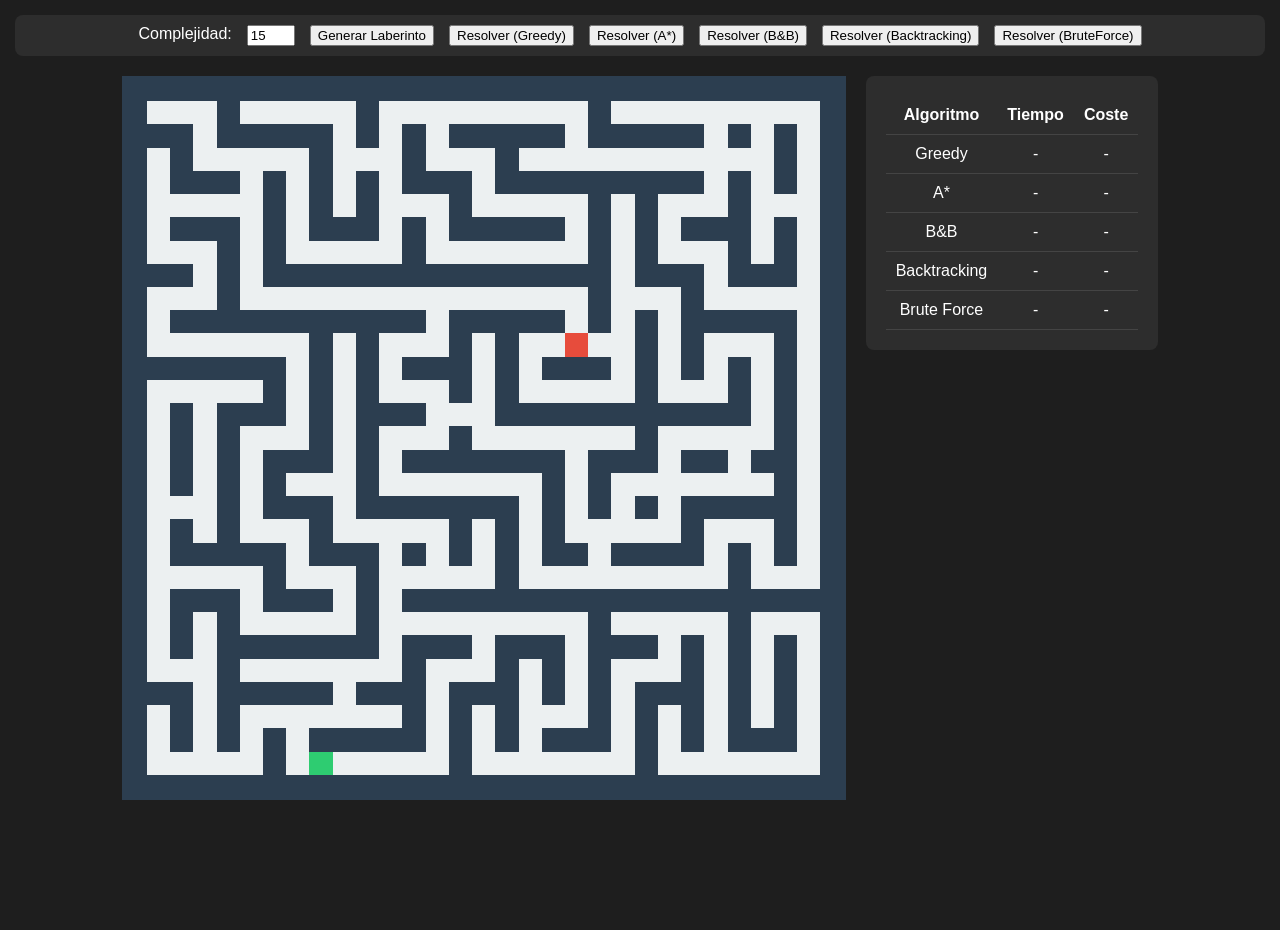
==== B&B_Maze/index.html @ 8016b5bd "B&B MAZE" ====
<!DOCTYPE html>
<html lang="es">
<head>
    <meta charset="UTF-8">
    <meta name="viewport" content="width=device-width, initial-scale=1.0">
    <meta name="description" content="Comparativa de algoritmos de búsqueda en laberintos.">
    <title>Laberinto de Bloques - Comparativa</title>
    <link rel="stylesheet" href="style.css">
    <script src="maze.js" defer></script>
    <script src="solver.js" defer></script>
</head>
<body>
    <header class="controls">
        <label for="size">Complejidad:</label>
        <input type="number" id="size" value="15" min="5" max="60">
        <button onclick="initMaze()">Generar Laberinto</button>
        <button onclick="startSolving('GREEDY')">Resolver (Greedy)</button>
        <button onclick="startSolving('ASTAR')">Resolver (A*)</button>
        <button onclick="startSolving('BB')">Resolver (B&B)</button>
        <button onclick="startSolving('BACKTRACKING')">Resolver (Backtracking)</button>
        <button onclick="startSolving('BRUTEFORCE')">Resolver (BruteForce)</button>
    </header>

    <div class="layout">
        <main>
            <div id="mazeContainer"></div>
        </main>
        <aside>
            <table>
                <thead>
                    <tr>
                        <th>Algoritmo</th>
                        <th>Tiempo</th>
                        <th>Coste</th>
                    </tr>
                </thead>
                <tbody id="resultsTable">
                    <tr id="row-GREEDY"><td>Greedy</td><td class="time">-</td><td class="cost">-</td></tr>
                    <tr id="row-ASTAR"><td>A*</td><td class="time">-</td><td class="cost">-</td></tr>
                    <tr id="row-BB"><td>B&B</td><td class="time">-</td><td class="cost">-</td></tr>
                    <tr id="row-BACKTRACKING"><td>Backtracking</td><td class="time">-</td><td class="cost">-</td></tr>
                    <tr id="row-BRUTEFORCE"><td>Brute Force</td><td class="time">-</td><td class="cost">-</td></tr>
                </tbody>
            </table>
        </aside>
    </div>
</body>
</html>
---- B&B_Maze/style.css ----
body {
  font-family: "Segoe UI", Tahoma, Geneva, Verdana, sans-serif;
  background-color: #1e1e1e;
  color: #ffffff;
  margin: 0;
  padding: 15px;
  height: 100vh;
  overflow: hidden;
}

.controls {
  background: #2d2d2d;
  padding: 10px 20px;
  border-radius: 8px;
  margin-bottom: 20px;
  display: flex;
  gap: 15px;
  justify-content: center;
}

.layout {
  display: flex;
  gap: 20px;
  justify-content: center;
}

aside {
  background: #2d2d2d;
  padding: 20px;
  border-radius: 8px;
  height: fit-content;
}

table {
  width: 100%;
  border-collapse: collapse;
}
th,
td {
  padding: 10px;
  border-bottom: 1px solid #444;
  text-align: center;
}

#mazeContainer {
  display: grid;
  width: 80vh;
  height: 80vh;
  background-color: #111;
  border: 2px solid #2c3e50;
}

.cell {
  width: 100%;
  height: 100%;
}
.wall {
  background-color: #2c3e50;
}
.path {
  background-color: #ecf0f1;
}
.start {
  background-color: #2ecc71 !important;
}
.end {
  background-color: #e74c3c !important;
}
.exploring {
  background-color: #3498db;
}
.solution {
  background-color: #f1c40f !important;
}
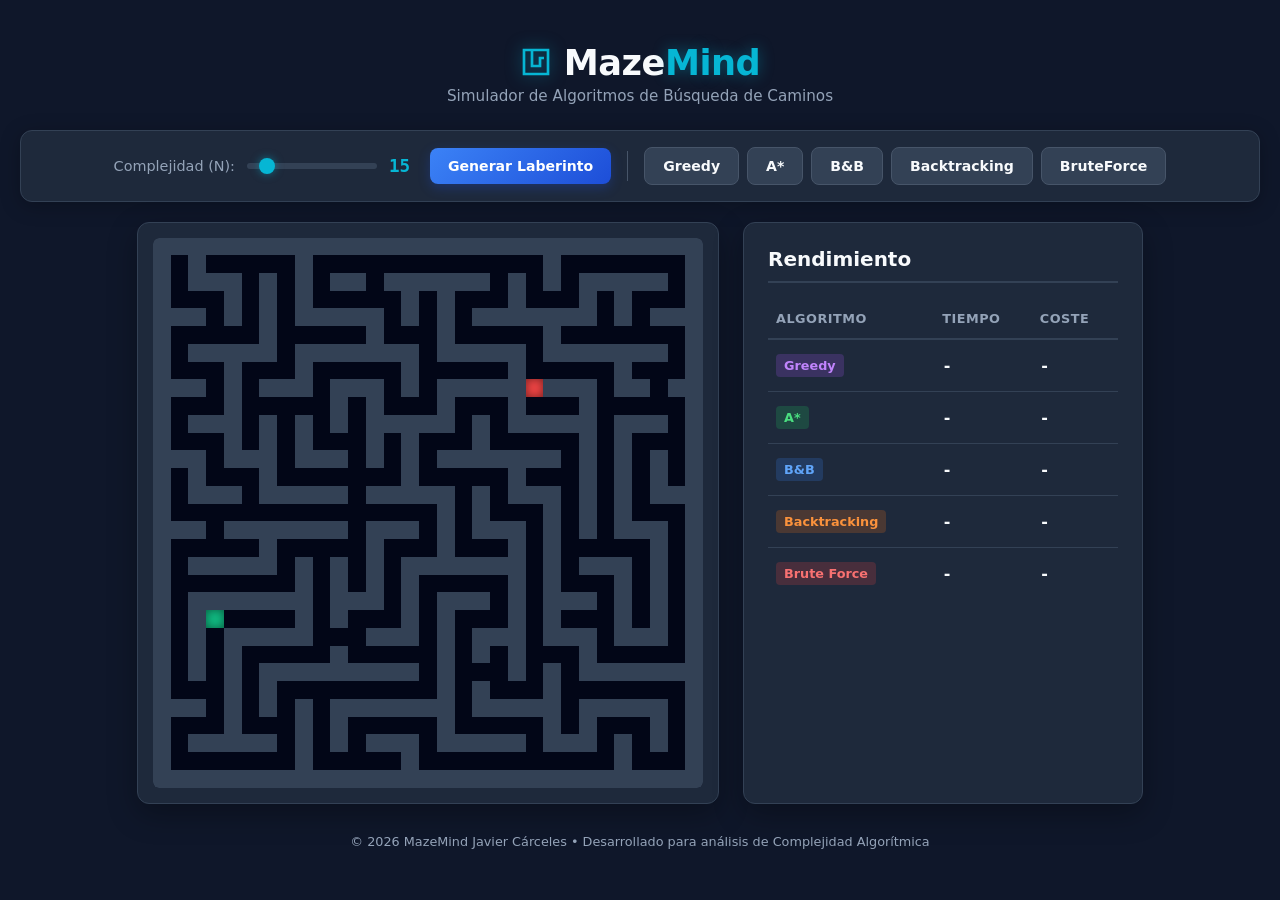
==== commit 97b05851: "Add files via upload" ====
--- a/B&B_Maze/index.html
+++ b/B&B_Maze/index.html
@@ -3,46 +3,79 @@
 <head>
     <meta charset="UTF-8">
     <meta name="viewport" content="width=device-width, initial-scale=1.0">
-    <meta name="description" content="Comparativa de algoritmos de búsqueda en laberintos.">
-    <title>Laberinto de Bloques - Comparativa</title>
+    <meta name="description" content="Comparativa de algoritmos de búsqueda en laberintos en tiempo real.">
+    <title>MazeMind // Comparativa de Algoritmos</title>
     <link rel="stylesheet" href="style.css">
     <script src="maze.js" defer></script>
     <script src="solver.js" defer></script>
 </head>
 <body>
-    <header class="controls">
-        <label for="size">Complejidad:</label>
-        <input type="number" id="size" value="15" min="5" max="60">
-        <button onclick="initMaze()">Generar Laberinto</button>
-        <button onclick="startSolving('GREEDY')">Resolver (Greedy)</button>
-        <button onclick="startSolving('ASTAR')">Resolver (A*)</button>
-        <button onclick="startSolving('BB')">Resolver (B&B)</button>
-        <button onclick="startSolving('BACKTRACKING')">Resolver (Backtracking)</button>
-        <button onclick="startSolving('BRUTEFORCE')">Resolver (BruteForce)</button>
-    </header>
 
-    <div class="layout">
-        <main>
-            <div id="mazeContainer"></div>
-        </main>
-        <aside>
-            <table>
-                <thead>
-                    <tr>
-                        <th>Algoritmo</th>
-                        <th>Tiempo</th>
-                        <th>Coste</th>
-                    </tr>
-                </thead>
-                <tbody id="resultsTable">
-                    <tr id="row-GREEDY"><td>Greedy</td><td class="time">-</td><td class="cost">-</td></tr>
-                    <tr id="row-ASTAR"><td>A*</td><td class="time">-</td><td class="cost">-</td></tr>
-                    <tr id="row-BB"><td>B&B</td><td class="time">-</td><td class="cost">-</td></tr>
-                    <tr id="row-BACKTRACKING"><td>Backtracking</td><td class="time">-</td><td class="cost">-</td></tr>
-                    <tr id="row-BRUTEFORCE"><td>Brute Force</td><td class="time">-</td><td class="cost">-</td></tr>
-                </tbody>
-            </table>
-        </aside>
+    <div class="app-container">
+        
+        <header class="app-header">
+            <div class="logo-area">
+                <svg class="logo-icon" viewBox="0 0 24 24" fill="none" stroke="currentColor" stroke-width="2">
+                    <path d="M3 3h18v18H3V3z" />
+                    <path d="M9 3v12h6V9h3" />
+                </svg>
+                <h1>Maze<span>Mind</span></h1>
+            </div>
+            <p class="subtitle">Simulador de Algoritmos de Búsqueda de Caminos</p>
+        </header>
+
+        <section class="controls-panel">
+            <div class="control-group">
+                <label for="size">Complejidad (N):</label>
+                <input type="range" id="size" value="15" min="5" max="100" oninput="this.nextElementSibling.value = this.value">
+                <output class="complexity-value">15</output>
+            </div>
+            
+            <button class="btn btn-primary" onclick="initMaze()">
+                Generar Laberinto
+            </button>
+            
+            <div class="divider"></div>
+            
+            <div class="solver-buttons">
+                <button class="btn btn-secondary btn-greedy" onclick="startSolving('GREEDY')">Greedy</button>
+                <button class="btn btn-secondary btn-astar" onclick="startSolving('ASTAR')">A*</button>
+                <button class="btn btn-secondary btn-bb" onclick="startSolving('BB')">B&B</button>
+                <button class="btn btn-secondary btn-backtracking" onclick="startSolving('BACKTRACKING')">Backtracking</button>
+                <button class="btn btn-secondary btn-bruteforce" onclick="startSolving('BRUTEFORCE')">BruteForce</button>
+            </div>
+        </section>
+
+        <div class="workspace">
+            <main class="maze-wrapper">
+                <div id="mazeContainer"></div>
+            </main>
+            
+            <aside class="stats-panel">
+                <h2>Rendimiento</h2>
+                <table class="stats-table">
+                    <thead>
+                        <tr>
+                            <th>Algoritmo</th>
+                            <th>Tiempo</th>
+                            <th>Coste</th>
+                        </tr>
+                    </thead>
+                    <tbody id="resultsTable">
+                        <tr id="row-GREEDY"><td><span class="badge badge-greedy">Greedy</span></td><td class="time">-</td><td class="cost">-</td></tr>
+                        <tr id="row-ASTAR"><td><span class="badge badge-astar">A*</span></td><td class="time">-</td><td class="cost">-</td></tr>
+                        <tr id="row-BB"><td><span class="badge badge-bb">B&B</span></td><td class="time">-</td><td class="cost">-</td></tr>
+                        <tr id="row-BACKTRACKING"><td><span class="badge badge-backtracking">Backtracking</span></td><td class="time">-</td><td class="cost">-</td></tr>
+                        <tr id="row-BRUTEFORCE"><td><span class="badge badge-bruteforce">Brute Force</span></td><td class="time">-</td><td class="cost">-</td></tr>
+                    </tbody>
+                </table>
+            </aside>
+        </div>
+
+        <footer class="app-footer">
+            <p>&copy; 2026 MazeMind Javier Cárceles &bull; Desarrollado para análisis de Complejidad Algorítmica</p>
+        </footer>
     </div>
+
 </body>
 </html>
--- a/B&B_Maze/style.css
+++ b/B&B_Maze/style.css
@@ -1,74 +1,355 @@
+:root {
+  --bg-main: #0f172a;       
+  --bg-card: #1e293b;       
+  --text-main: #f8fafc;     
+  --text-muted: #94a3b8;   
+  --color-wall: #334155;    
+  --color-path: #020617;    
+  --color-start: #10b981;   
+  --color-end: #ef4444;     
+  --color-explore: #06b6d4; 
+  --color-solution: #eab308;
+  
+  --radius: 12px;
+  --transition: all 0.25s ease;
+}
+
+* {
+  box-sizing: border-box;
+  margin: 0;
+  padding: 0;
+}
+
 body {
-  font-family: "Segoe UI", Tahoma, Geneva, Verdana, sans-serif;
-  background-color: #1e1e1e;
-  color: #ffffff;
-  margin: 0;
+  font-family: system-ui, -apple-system, BlinkMacSystemFont, 'Segoe UI', Roboto, sans-serif;
+  background-color: var(--bg-main);
+  color: var(--text-main);
+  min-height: 100vh;
+  display: flex;
+  justify-content: center;
+  align-items: center;
+  padding: 20px;
+}
+
+.app-container {
+  width: 100%;
+  max-width: 1300px;
+  display: flex;
+  flex-direction: column;
+  gap: 20px;
+}
+
+.app-header {
+  text-align: center;
+  margin-bottom: 5px;
+}
+
+.logo-area {
+  display: flex;
+  align-items: center;
+  justify-content: center;
+  gap: 12px;
+  margin-bottom: 4px;
+}
+
+.logo-icon {
+  width: 32px;
+  height: 32px;
+  color: var(--color-explore);
+  filter: drop-shadow(0 0 8px rgba(6, 182, 212, 0.5));
+}
+
+.app-header h1 {
+  font-size: 2.2rem;
+  font-weight: 800;
+  letter-spacing: -0.5px;
+}
+
+.app-header h1 span {
+  color: var(--color-explore);
+  text-shadow: 0 0 15px rgba(6, 182, 212, 0.4);
+}
+
+.subtitle {
+  color: var(--text-muted);
+  font-size: 0.95rem;
+}
+
+.controls-panel {
+  background: var(--bg-card);
+  padding: 16px 24px;
+  border-radius: var(--radius);
+  border: 1px solid #334155;
+  display: flex;
+  flex-wrap: wrap;
+  gap: 16px;
+  align-items: center;
+  justify-content: center;
+  box-shadow: 0 4px 20px rgba(0, 0, 0, 0.25);
+}
+
+.control-group {
+  display: flex;
+  align-items: center;
+  gap: 12px;
+}
+
+.control-group label {
+  font-size: 0.9rem;
+  color: var(--text-muted);
+  font-weight: 500;
+}
+
+input[type="range"] {
+  -webkit-appearance: none;
+  appearance: none;
+  background: #334155;
+  height: 6px;
+  border-radius: 3px;
+  width: 130px;
+  outline: none;
+  transition: var(--transition);
+}
+
+input[type="range"]::-webkit-slider-thumb {
+  -webkit-appearance: none;
+  appearance: none;
+  width: 16px;
+  height: 16px;
+  border-radius: 50%;
+  background: var(--color-explore);
+  cursor: pointer;
+  box-shadow: 0 0 8px rgba(6, 182, 212, 0.5);
+  transition: var(--transition);
+}
+
+input[type="range"]::-webkit-slider-thumb:hover {
+  transform: scale(1.15);
+  background: var(--text-main);
+}
+
+input[type="range"]::-moz-range-thumb {
+  width: 16px;
+  height: 16px;
+  border: none;
+  border-radius: 50%;
+  background: var(--color-explore);
+  cursor: pointer;
+  box-shadow: 0 0 8px rgba(6, 182, 212, 0.5);
+  transition: var(--transition);
+}
+
+input[type="range"]::-moz-range-thumb:hover {
+  transform: scale(1.15);
+  background: var(--text-main);
+}
+
+.complexity-value {
+  font-family: monospace;
+  font-size: 1.1rem;
+  font-weight: bold;
+  color: var(--color-explore);
+  min-width: 25px;
+  text-align: left;
+}
+
+.divider {
+  width: 1px;
+  height: 30px;
+  background: #475569;
+}
+
+.btn {
+  font-family: inherit;
+  font-size: 0.88rem;
+  font-weight: 600;
+  padding: 10px 18px;
+  border-radius: 8px;
+  border: none;
+  cursor: pointer;
+  transition: var(--transition);
+}
+
+.btn-primary {
+  background: linear-gradient(135deg, #3b82f6, #1d4ed8);
+  color: white;
+  box-shadow: 0 4px 12px rgba(29, 78, 216, 0.3);
+}
+
+.btn-primary:hover {
+  transform: translateY(-1px);
+  box-shadow: 0 6px 16px rgba(29, 78, 216, 0.45);
+}
+
+.solver-buttons {
+  display: flex;
+  gap: 8px;
+  flex-wrap: wrap;
+}
+
+.btn-secondary {
+  background: #334155;
+  color: var(--text-main);
+  border: 1px solid #475569;
+}
+
+.btn-secondary:hover {
+  background: #475569;
+  transform: translateY(-1px);
+}
+
+.btn-greedy:hover { border-color: #a855f7; color: #d8b4fe; }
+.btn-astar:hover { border-color: #22c55e; color: #86efac; }
+.btn-bb:hover { border-color: #3b82f6; color: #93c5fd; }
+.btn-backtracking:hover { border-color: #f97316; color: #fdba74; }
+.btn-bruteforce:hover { border-color: #ef4444; color: #fca5a5; }
+
+.workspace {
+  display: flex;
+  flex-direction: row;
+  gap: 24px;
+  justify-content: center;
+  align-items: stretch;
+}
+
+@media (max-width: 950px) {
+  .workspace { flex-direction: column; align-items: center; }
+}
+
+.maze-wrapper {
+  background: var(--bg-card);
   padding: 15px;
-  height: 100vh;
-  overflow: hidden;
-}
-
-.controls {
-  background: #2d2d2d;
-  padding: 10px 20px;
-  border-radius: 8px;
-  margin-bottom: 20px;
-  display: flex;
-  gap: 15px;
-  justify-content: center;
-}
-
-.layout {
-  display: flex;
-  gap: 20px;
-  justify-content: center;
-}
-
-aside {
-  background: #2d2d2d;
-  padding: 20px;
-  border-radius: 8px;
-  height: fit-content;
-}
-
-table {
-  width: 100%;
-  border-collapse: collapse;
-}
-th,
-td {
-  padding: 10px;
-  border-bottom: 1px solid #444;
-  text-align: center;
+  border-radius: var(--radius);
+  border: 1px solid #334155;
+  box-shadow: 0 10px 30px rgba(0, 0, 0, 0.3);
+  display: flex;
+  align-items: center;
+  justify-content: center;
 }
 
 #mazeContainer {
   display: grid;
-  width: 80vh;
-  height: 80vh;
-  background-color: #111;
-  border: 2px solid #2c3e50;
+  width: 72vh;
+  height: 72vh;
+  max-width: 550px;
+  max-height: 550px;
+  background-color: var(--color-path);
+  border-radius: 6px;
+  overflow: hidden;
+  gap: 0; 
 }
 
 .cell {
   width: 100%;
   height: 100%;
-}
-.wall {
-  background-color: #2c3e50;
-}
-.path {
-  background-color: #ecf0f1;
-}
+  transition: background-color 0.1s ease;
+}
+
+.wall { background-color: var(--color-wall); }
+.path { background-color: var(--color-path); }
+
 .start {
-  background-color: #2ecc71 !important;
+  background-color: var(--color-start) !important;
+  box-shadow: inset 0 0 10px rgba(0,0,0,0.5);
+  position: relative;
 }
 .end {
-  background-color: #e74c3c !important;
-}
+  background-color: var(--color-end) !important;
+  box-shadow: inset 0 0 10px rgba(0,0,0,0.5);
+}
+
 .exploring {
-  background-color: #3498db;
-}
+  background-color: var(--color-explore);
+  animation: pulseExplore 0.5s ease-out;
+}
+
 .solution {
-  background-color: #f1c40f !important;
-}
+  background-color: var(--color-solution) !important;
+  animation: pulseSolution 0.4s ease-in-out forwards;
+}
+
+.stats-panel {
+  background: var(--bg-card);
+  padding: 24px;
+  border-radius: var(--radius);
+  border: 1px solid #334155;
+  box-shadow: 0 10px 30px rgba(0, 0, 0, 0.3);
+  flex-grow: 1;
+  max-width: 400px;
+  min-width: 300px;
+  display: flex;
+  flex-direction: column;
+}
+
+.stats-panel h2 {
+  font-size: 1.25rem;
+  margin-bottom: 16px;
+  font-weight: 700;
+  border-bottom: 2px solid #334155;
+  padding-bottom: 10px;
+}
+
+.stats-table {
+  width: 100%;
+  border-collapse: collapse;
+}
+
+.stats-table th {
+  color: var(--text-muted);
+  font-size: 0.8rem;
+  text-transform: uppercase;
+  letter-spacing: 0.5px;
+  padding: 12px 8px;
+  text-align: left;
+  border-bottom: 2px solid #334155;
+}
+
+.stats-table td {
+  padding: 14px 8px;
+  font-size: 0.92rem;
+  border-bottom: 1px solid #334155;
+  color: var(--text-main);
+  text-align: left;
+}
+
+.stats-table tbody tr:last-child td {
+  border-bottom: none;
+}
+
+.stats-table .time, .stats-table .cost {
+  font-family: monospace;
+  font-size: 1rem;
+  font-weight: 600;
+}
+
+.badge {
+  padding: 4px 8px;
+  border-radius: 4px;
+  font-size: 0.8rem;
+  font-weight: 600;
+  display: inline-block;
+  background: #475569;
+}
+.badge-greedy { background: rgba(168, 85, 247, 0.2); color: #c084fc; }
+.badge-astar { background: rgba(34, 197, 94, 0.2); color: #4ade80; }
+.badge-bb { background: rgba(59, 130, 246, 0.2); color: #60a5fa; }
+.badge-backtracking { background: rgba(249, 115, 22, 0.2); color: #fb923c; }
+.badge-bruteforce { background: rgba(239, 68, 68, 0.2); color: #f87171; }
+
+.app-footer {
+  text-align: center;
+  padding: 10px 0;
+  color: var(--text-muted);
+  font-size: 0.8rem;
+}
+
+@keyframes pulseExplore {
+  0% { transform: scale(0.7); background-color: #22d3ee; opacity: 0.8; }
+  100% { transform: scale(1); background-color: var(--color-explore); opacity: 1; }
+}
+
+@keyframes pulseSolution {
+  0% { transform: scale(0.5); background-color: #fef08a; }
+  50% { transform: scale(1.1); }
+  100% { transform: scale(1); background-color: var(--color-solution); }
+}
